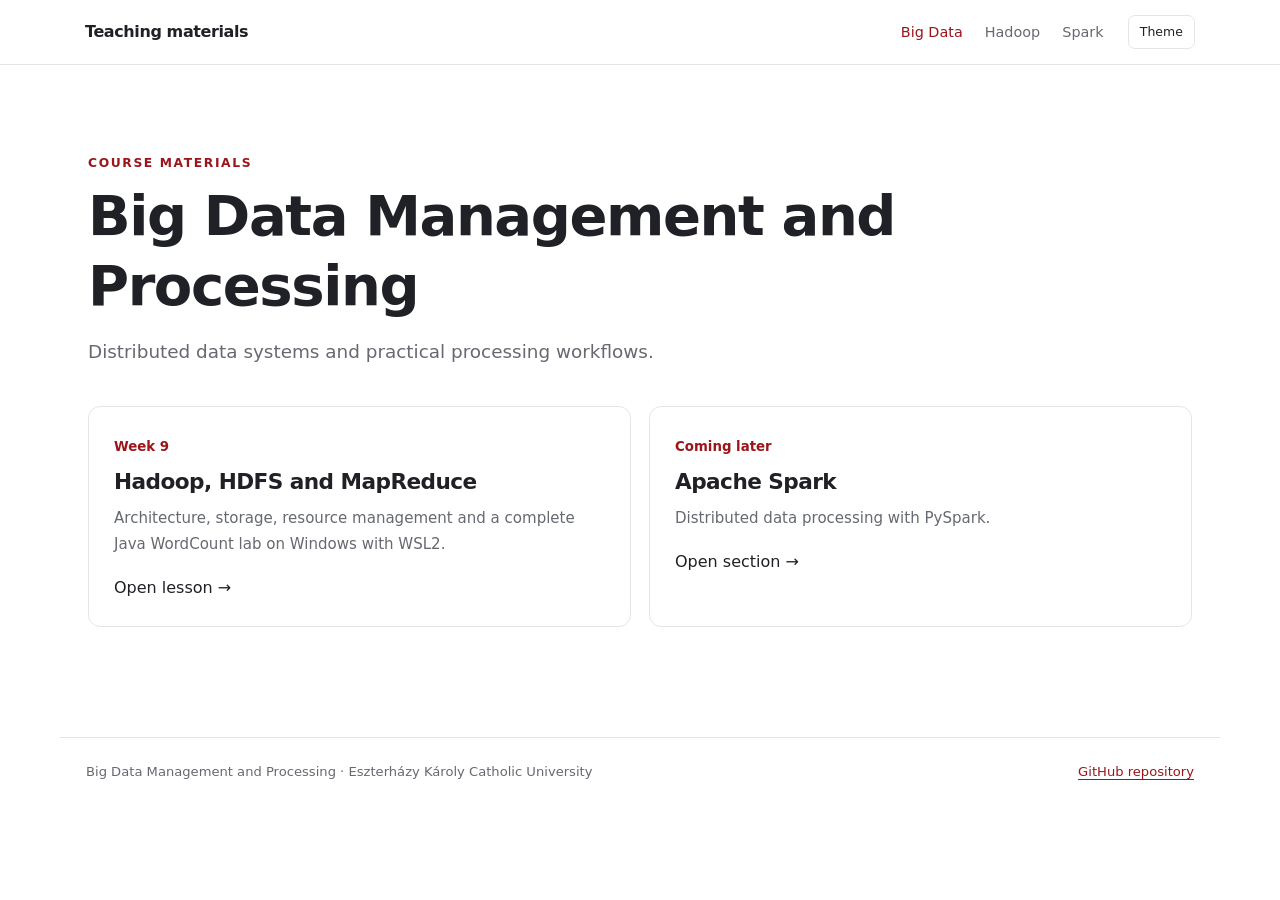
==== bigdata/index.html @ f05f0072 "Add Big Data teaching site and Hadoop practical lesson" ====
<!doctype html>
<html lang="en"><head><meta charset="utf-8"><meta name="viewport" content="width=device-width,initial-scale=1"><meta name="color-scheme" content="light dark"><meta name="description" content="Big Data Management and Processing – university teaching materials"><title>Big Data Management and Processing | Teaching materials</title><link rel="stylesheet" href="/assets/site.css"><script src="/assets/site.js" defer></script></head><body><header class="top"><div class="top-inner"><a href="/" class="brand">Teaching materials</a><nav aria-label="Main navigation"><a href="/bigdata/" aria-current="page">Big Data</a><a href="/bigdata/hadoop/" >Hadoop</a><a href="/bigdata/spark/" >Spark</a></nav><button class="theme" id="theme" type="button" aria-label="Toggle colour theme">Theme</button></div></header><main class="landing"><div class="eyebrow">Course materials</div><h1>Big Data Management and Processing</h1><p class="lead">Distributed data systems and practical processing workflows.</p><div class="tiles"><a class="tile" href="/bigdata/hadoop/"><small>Week 9</small><h2>Hadoop, HDFS and MapReduce</h2><p>Architecture, storage, resource management and a complete Java WordCount lab on Windows with WSL2.</p><span>Open lesson →</span></a><a class="tile" href="/bigdata/spark/"><small>Coming later</small><h2>Apache Spark</h2><p>Distributed data processing with PySpark.</p><span>Open section →</span></a></div></main><footer class="footer"><div>Big Data Management and Processing · Eszterházy Károly Catholic University</div><a href="https://github.com/kadamQ/kadamQ.github.io">GitHub repository</a></footer></body></html>
---- assets/site.css ----
:root{color-scheme:light;--bg:#fff;--surface:#f6f6f7;--panel:#fff;--text:#202126;--muted:#666970;--line:#e4e5e9;--accent:#9b151b;--soft:#fff3f2;--code:#f6f7f9;--max:1160px;--top:65px}
:root[data-theme=dark]{color-scheme:dark;--bg:#141517;--surface:#1d1f22;--panel:#1a1b1e;--text:#ececef;--muted:#b1b3bb;--line:#36383e;--accent:#f49194;--soft:#302025;--code:#1d1f23}
@media(prefers-color-scheme:dark){:root:not([data-theme=light]){color-scheme:dark;--bg:#141517;--surface:#1d1f22;--panel:#1a1b1e;--text:#ececef;--muted:#b1b3bb;--line:#36383e;--accent:#f49194;--soft:#302025;--code:#1d1f23}}
*{box-sizing:border-box}html{scroll-behavior:smooth;scroll-padding-top:calc(var(--top) + 26px)}body{margin:0;font-family:system-ui,-apple-system,BlinkMacSystemFont,"Segoe UI",sans-serif;font-size:16px;line-height:1.72;background:var(--bg);color:var(--text)}a{color:var(--accent);text-underline-offset:3px}a:hover{text-decoration:underline}button{font:inherit;color:inherit;cursor:pointer}button:focus-visible,a:focus-visible,summary:focus-visible{outline:2px solid var(--accent);outline-offset:4px}h1,h2,h3,h4{line-height:1.24;letter-spacing:-.025em}h1{font-size:clamp(2.2rem,4.6vw,3.5rem);margin:.45rem 0 1rem}h2{font-size:1.85rem;margin:0 0 1.1rem;padding-bottom:.65rem;border-bottom:1px solid var(--line)}h3{font-size:1.22rem;margin:1.4rem 0 .55rem}h4{margin:1rem 0 .4rem}p{margin:.65rem 0 1rem}strong{font-weight:650}ul,ol{padding-left:1.45rem}li{margin:.35rem 0}code{font-family:ui-monospace,SFMono-Regular,Consolas,"Liberation Mono",monospace;font-size:.89em;background:var(--surface);padding:.13rem .35rem;border-radius:4px;overflow-wrap:anywhere}
.top{position:sticky;top:0;z-index:20;background:var(--bg);border-bottom:1px solid var(--line);height:var(--top)}.top-inner{max-width:var(--max);height:100%;margin:auto;padding:0 25px;display:flex;align-items:center;gap:24px}.brand{font-weight:720;color:var(--text);text-decoration:none;letter-spacing:-.025em;white-space:nowrap}.top nav{margin-left:auto;display:flex;align-items:center;gap:22px}.top nav a{color:var(--muted);font-size:.9rem;text-decoration:none}.top nav a[aria-current],.top nav a:hover{color:var(--accent)}.theme,.copy,.control{border:1px solid var(--line);background:var(--panel);border-radius:7px;padding:.35rem .7rem;font-size:.78rem}.theme:hover,.copy:hover,.control:hover{border-color:var(--accent);color:var(--accent)}
.landing{max-width:var(--max);margin:0 auto;padding:88px 28px 110px}.eyebrow{font-size:.77rem;font-weight:730;text-transform:uppercase;letter-spacing:.13em;color:var(--accent)}.lead{color:var(--muted);font-size:1.15rem;max-width:720px}.tiles{display:grid;grid-template-columns:repeat(auto-fit,minmax(240px,1fr));gap:18px;margin-top:38px}.tile{display:block;border:1px solid var(--line);border-radius:12px;padding:25px;background:var(--panel);text-decoration:none;color:var(--text)}.tile:hover{border-color:var(--accent);text-decoration:none}.tile h2,.tile h3{font-size:1.35rem;border:0;padding:0;margin:.6rem 0}.tile p{color:var(--muted);font-size:.94rem}.tile small{color:var(--accent);font-weight:650}.muted{color:var(--muted)}
.layout{max-width:var(--max);margin:auto;display:grid;grid-template-columns:235px minmax(0,1fr);gap:55px;padding:34px 26px 80px}.sidebar{position:sticky;top:calc(var(--top) + 25px);max-height:calc(100dvh - var(--top) - 50px);overflow:auto;align-self:start;padding:8px 16px 14px 0;border-right:1px solid var(--line)}.sidebar a{display:block;text-decoration:none;font-size:.9rem;color:var(--muted);padding:.45rem .75rem;border-left:2px solid transparent;line-height:1.4}.sidebar a:hover,.sidebar a.active{color:var(--accent);border-color:var(--accent);background:var(--surface)}.sidebar .label{font-size:.75rem;color:var(--muted);font-weight:700;text-transform:uppercase;letter-spacing:.08em;margin:.8rem .75rem}.sidebar .back{color:var(--accent);font-size:.85rem;margin-bottom:.8rem}.lesson{min-width:0;max-width:850px}.hero{padding:12px 0 32px;display:grid;grid-template-columns:1fr auto;gap:18px;align-items:start}.hero img{width:118px;height:auto;margin-top:28px;background:white;padding:7px;border-radius:8px}.meta{font-size:.82rem;color:var(--muted);display:flex;gap:10px;flex-wrap:wrap}.meta span{border:1px solid var(--line);padding:.17rem .65rem;border-radius:20px}.section{padding:35px 0 26px}.section+.section{border-top:1px solid var(--line)}.section-index{font-size:.78rem;color:var(--accent);font-weight:700;letter-spacing:.08em;margin-bottom:.5rem}
.cards{display:grid;grid-template-columns:repeat(auto-fit,minmax(165px,1fr));gap:12px;margin:20px 0}.mini,.node{border:1px solid var(--line);border-radius:9px;padding:15px;background:var(--surface);text-align:center}.mini h3,.node h3{font-size:1rem;margin:0 0 .55rem}.mini p,.node p{font-size:.9rem;margin:0;color:var(--muted);line-height:1.5}.mini strong{color:var(--accent)}.diagram{border:1px solid var(--line);border-radius:12px;padding:22px;margin:24px 0;background:var(--panel)}.diagram figcaption{font-size:.83rem;color:var(--muted);margin-top:13px;line-height:1.5}.diagram .center{text-align:center}.arrow{font-size:1.4rem;color:var(--accent);text-align:center;line-height:1.4;display:block;padding:7px}.flow{display:grid;grid-template-columns:minmax(0,1fr) 22px minmax(0,1fr) 22px minmax(0,1fr);align-items:center;gap:4px}.blockbar{display:flex;border-radius:7px;overflow:hidden;border:1px solid var(--line);margin:16px 0}.blockbar div{background:var(--soft);border-right:1px solid var(--line);padding:12px 5px;text-align:center;color:var(--accent);font-size:.82rem;font-weight:700}.blockbar div:last-child{border:0}.cluster-nodes{display:grid;grid-template-columns:repeat(3,1fr);gap:10px}.worker{border:1px solid var(--line);padding:10px;border-radius:9px;text-align:center;background:var(--surface);font-size:.9rem}.worker b{display:block;margin-bottom:6px}.chip{display:inline-block;padding:.15rem .5rem;margin:3px;border:1px solid var(--line);background:var(--bg);border-radius:5px;font: .85rem ui-monospace,monospace}.chip.hot{color:var(--accent);border-color:var(--accent)}.stack{display:grid;gap:9px}.layer{padding:12px 14px;text-align:center;border:1px solid var(--line);border-radius:7px;background:var(--surface);font-size:.93rem}.layer b{color:var(--accent)}.note{border-left:3px solid var(--accent);background:var(--surface);border-radius:0 7px 7px 0;padding:15px 17px;margin:20px 0;font-size:.95rem}.note strong{display:block;margin-bottom:4px;color:var(--accent)}.note.warning{background:var(--soft)}.table-wrap{overflow:auto;margin:20px 0}table{width:100%;border-collapse:collapse;font-size:.94rem}th,td{text-align:left;padding:11px 13px;border-bottom:1px solid var(--line);vertical-align:top}th{background:var(--surface);font-weight:700}
.code{border:1px solid var(--line);border-radius:9px;overflow:hidden;margin:17px 0 25px}.code-head{background:var(--surface);display:flex;justify-content:space-between;align-items:center;padding:7px 12px;color:var(--muted);font-size:.78rem;font-weight:650;border-bottom:1px solid var(--line)}pre{overflow-x:auto;background:var(--code);padding:16px 18px;margin:0;line-height:1.65;tab-size:4}pre code{padding:0;background:none;color:var(--text);white-space:pre;font-size:.85rem;overflow-wrap:normal}.step{display:grid;grid-template-columns:32px minmax(0,1fr);gap:14px;margin:26px 0}.step-no{width:30px;height:30px;border:1px solid var(--accent);border-radius:50%;font-size:.85rem;line-height:28px;text-align:center;color:var(--accent);font-weight:700}.step h3{margin:.1rem 0 .65rem}.step p{margin:.6rem 0}.actions{display:flex;flex-wrap:wrap;gap:10px;margin:18px 0}.btn{border:1px solid var(--line);border-radius:7px;padding:.55rem .85rem;text-decoration:none;color:var(--accent);font-size:.9rem;background:var(--panel)}.btn:hover{border-color:var(--accent);text-decoration:none}.btn.primary{background:var(--soft);border-color:var(--accent);font-weight:650}
details{border:1px solid var(--line);border-radius:7px;margin:12px 0;padding:11px 15px}summary{cursor:pointer;font-weight:650}details[open] summary{margin-bottom:10px;color:var(--accent)}.mr-controls{display:flex;flex-wrap:wrap;gap:6px;margin:12px 0}.control[aria-pressed=true]{border-color:var(--accent);color:var(--accent);background:var(--soft);font-weight:700}.phase{margin:15px 0}.phase .phase-title{font-size:1.1rem;font-weight:700}.phase [hidden]{display:none}.phase-row{display:grid;grid-template-columns:repeat(auto-fit,minmax(140px,1fr));gap:10px}.phase-row .mini code{white-space:pre-line;background:none}.footer{max-width:var(--max);margin:auto;padding:23px 26px 34px;border-top:1px solid var(--line);display:flex;justify-content:space-between;gap:15px;font-size:.82rem;color:var(--muted)}
@media(max-width:800px){.layout{display:block;padding:20px 20px 55px}.sidebar{position:static;border-right:0;border-bottom:1px solid var(--line);max-height:none;padding-bottom:18px;margin-bottom:23px}.sidebar .label{margin:0}.sidebar a{display:inline-block;padding:.35rem .55rem;border-left:0;border-bottom:2px solid transparent;font-size:.82rem}.sidebar .back{display:block}.hero{padding-top:8px}.top-inner{gap:12px;padding:0 15px}.brand{font-size:.86rem}.top nav{gap:12px}.top nav a{font-size:.8rem}.top .theme{font-size:.72rem}.landing{padding:55px 22px 85px}.hero img{width:85px}.flow{grid-template-columns:1fr}.flow>.arrow{transform:rotate(90deg)}.footer{display:block}.cluster-nodes{grid-template-columns:repeat(3,minmax(0,1fr))}.diagram{padding:15px}}
@media(max-width:450px){.brand{max-width:85px;white-space:normal;line-height:1.1}.top nav{gap:10px}.hero{grid-template-columns:1fr}.hero img{margin-top:0;order:-1}.cluster-nodes{grid-template-columns:1fr}.worker{padding:9px}.step{grid-template-columns:25px minmax(0,1fr);gap:10px}.step-no{width:24px;height:24px;line-height:22px}}
@media print{.top,.sidebar,.footer,.copy,.theme,.mr-controls{display:none}.layout{display:block;padding:0}.hero img{width:85px}.section{break-inside:auto}.diagram,.note,.code{break-inside:avoid}body{color:#111;background:white}pre{white-space:pre-wrap}}
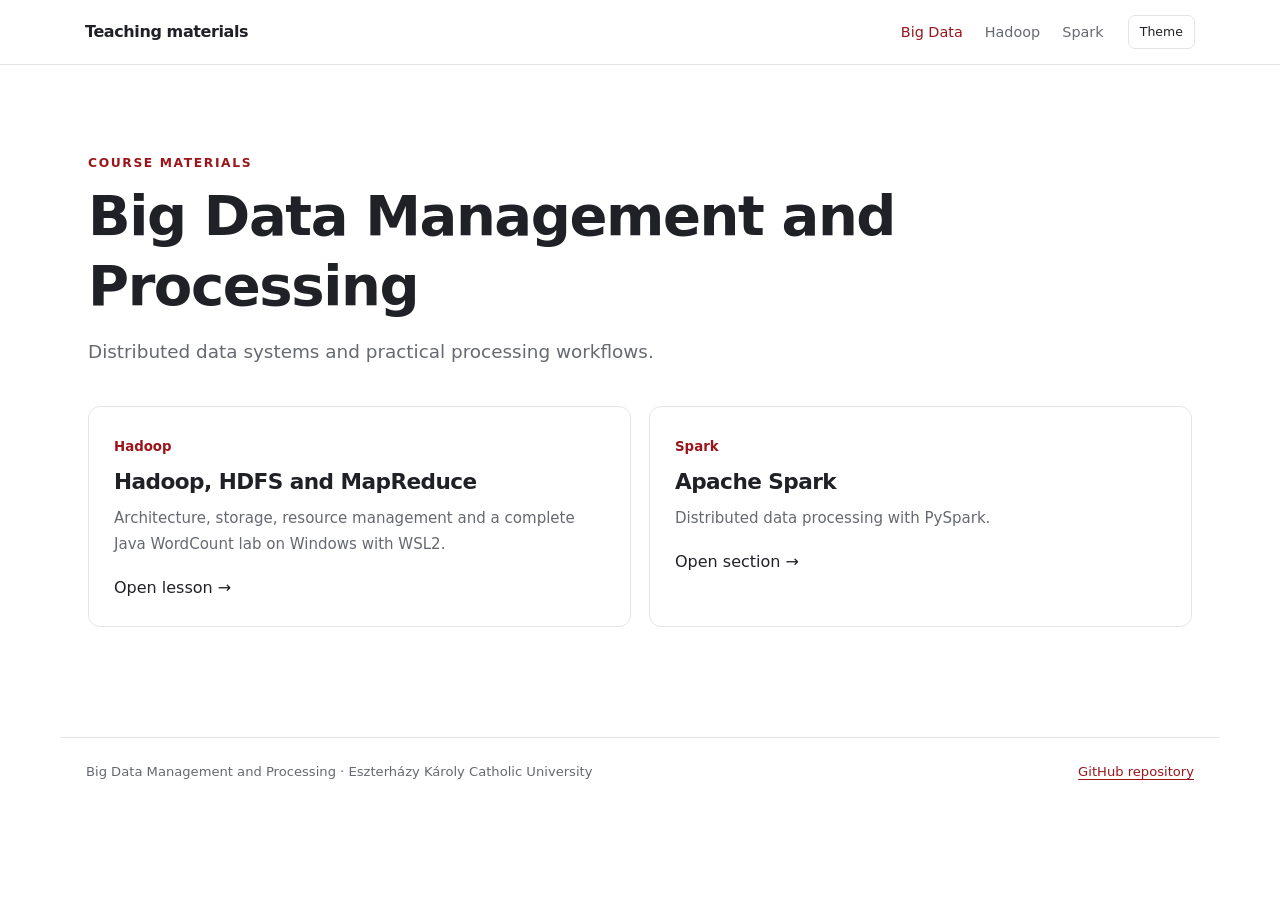
==== commit 4adb6759: "Use topic names on Big Data course cards" ====
--- a/bigdata/index.html
+++ b/bigdata/index.html
@@ -1,2 +1,2 @@
 <!doctype html>
-<html lang="en"><head><meta charset="utf-8"><meta name="viewport" content="width=device-width,initial-scale=1"><meta name="color-scheme" content="light dark"><meta name="description" content="Big Data Management and Processing – university teaching materials"><title>Big Data Management and Processing | Teaching materials</title><link rel="stylesheet" href="/assets/site.css"><script src="/assets/site.js" defer></script></head><body><header class="top"><div class="top-inner"><a href="/" class="brand">Teaching materials</a><nav aria-label="Main navigation"><a href="/bigdata/" aria-current="page">Big Data</a><a href="/bigdata/hadoop/" >Hadoop</a><a href="/bigdata/spark/" >Spark</a></nav><button class="theme" id="theme" type="button" aria-label="Toggle colour theme">Theme</button></div></header><main class="landing"><div class="eyebrow">Course materials</div><h1>Big Data Management and Processing</h1><p class="lead">Distributed data systems and practical processing workflows.</p><div class="tiles"><a class="tile" href="/bigdata/hadoop/"><small>Week 9</small><h2>Hadoop, HDFS and MapReduce</h2><p>Architecture, storage, resource management and a complete Java WordCount lab on Windows with WSL2.</p><span>Open lesson →</span></a><a class="tile" href="/bigdata/spark/"><small>Coming later</small><h2>Apache Spark</h2><p>Distributed data processing with PySpark.</p><span>Open section →</span></a></div></main><footer class="footer"><div>Big Data Management and Processing · Eszterházy Károly Catholic University</div><a href="https://github.com/kadamQ/kadamQ.github.io">GitHub repository</a></footer></body></html>+<html lang="en"><head><meta charset="utf-8"><meta name="viewport" content="width=device-width,initial-scale=1"><meta name="color-scheme" content="light dark"><meta name="description" content="Big Data Management and Processing – university teaching materials"><title>Big Data Management and Processing | Teaching materials</title><link rel="stylesheet" href="/assets/site.css"><script src="/assets/site.js" defer></script></head><body><header class="top"><div class="top-inner"><a href="/" class="brand">Teaching materials</a><nav aria-label="Main navigation"><a href="/bigdata/" aria-current="page">Big Data</a><a href="/bigdata/hadoop/" >Hadoop</a><a href="/bigdata/spark/" >Spark</a></nav><button class="theme" id="theme" type="button" aria-label="Toggle colour theme">Theme</button></div></header><main class="landing"><div class="eyebrow">Course materials</div><h1>Big Data Management and Processing</h1><p class="lead">Distributed data systems and practical processing workflows.</p><div class="tiles"><a class="tile" href="/bigdata/hadoop/"><small>Hadoop</small><h2>Hadoop, HDFS and MapReduce</h2><p>Architecture, storage, resource management and a complete Java WordCount lab on Windows with WSL2.</p><span>Open lesson →</span></a><a class="tile" href="/bigdata/spark/"><small>Spark</small><h2>Apache Spark</h2><p>Distributed data processing with PySpark.</p><span>Open section →</span></a></div></main><footer class="footer"><div>Big Data Management and Processing · Eszterházy Károly Catholic University</div><a href="https://github.com/kadamQ/kadamQ.github.io">GitHub repository</a></footer></body></html>
